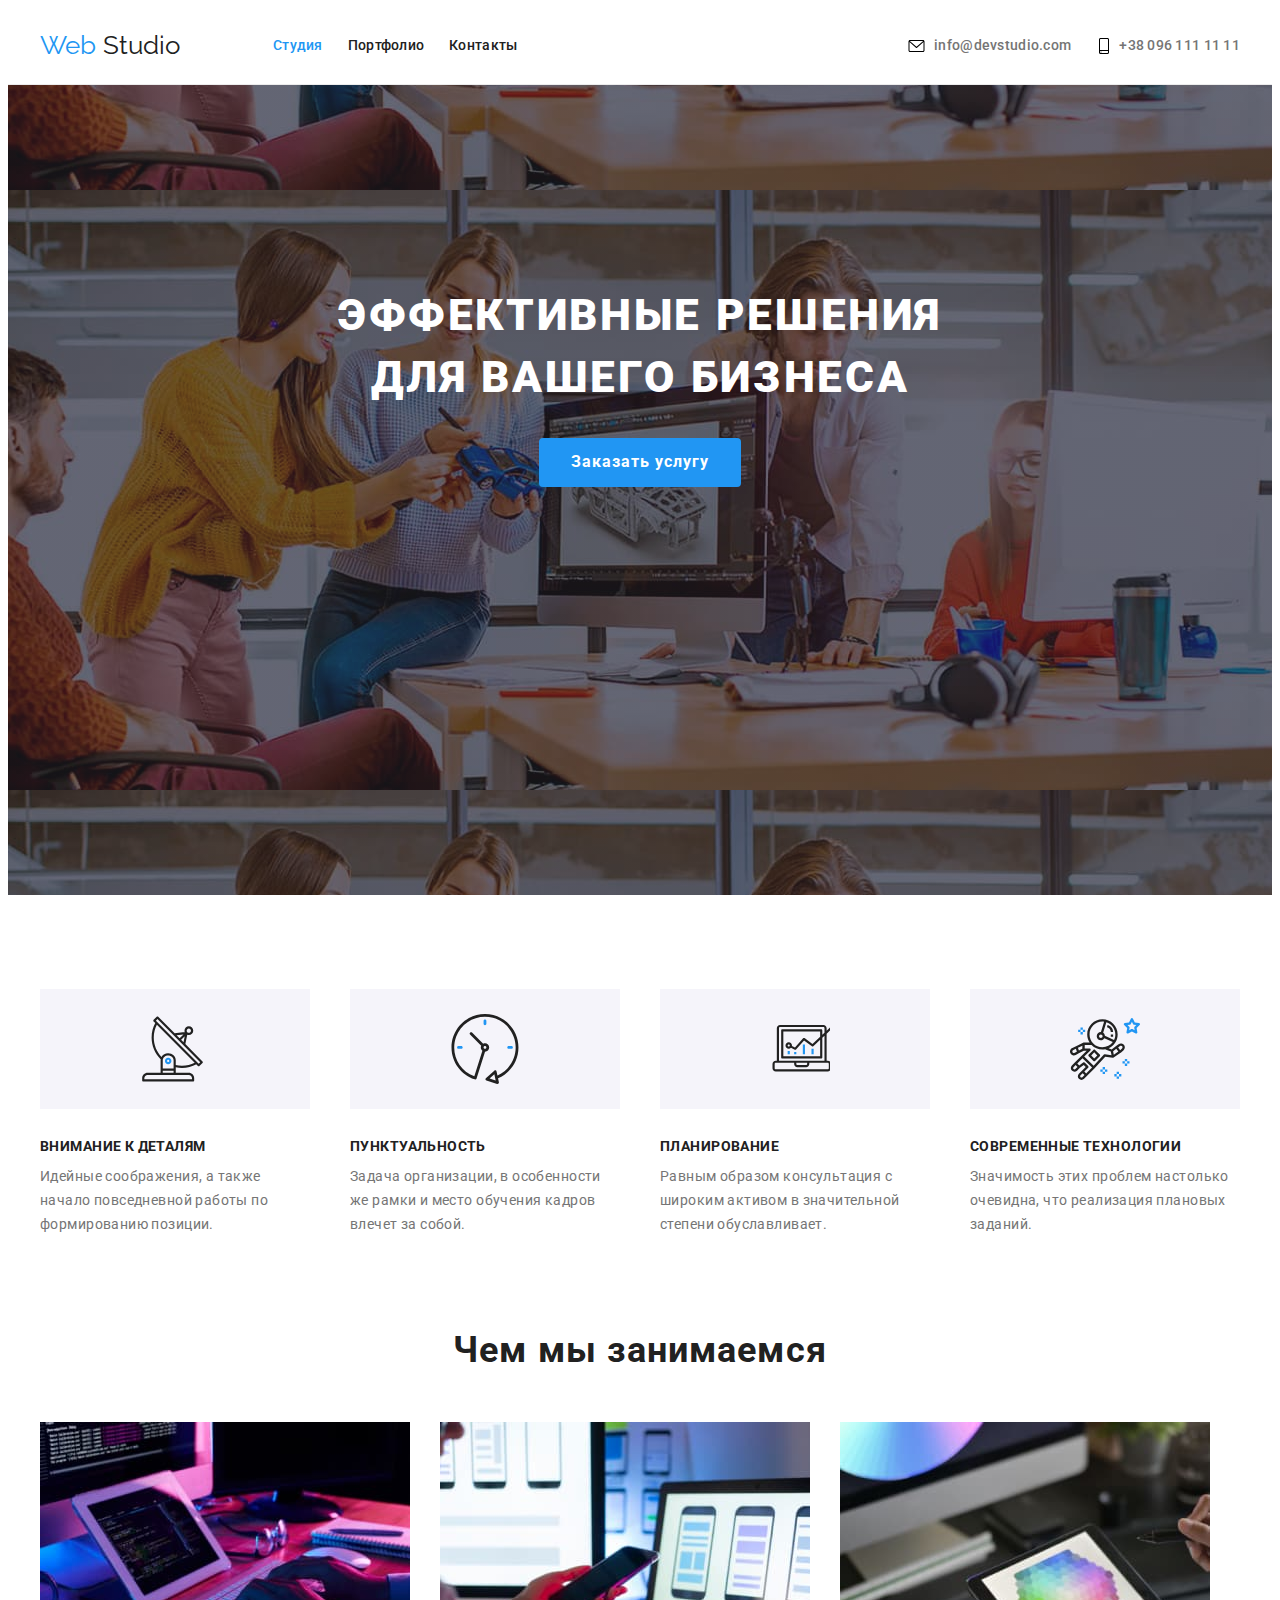
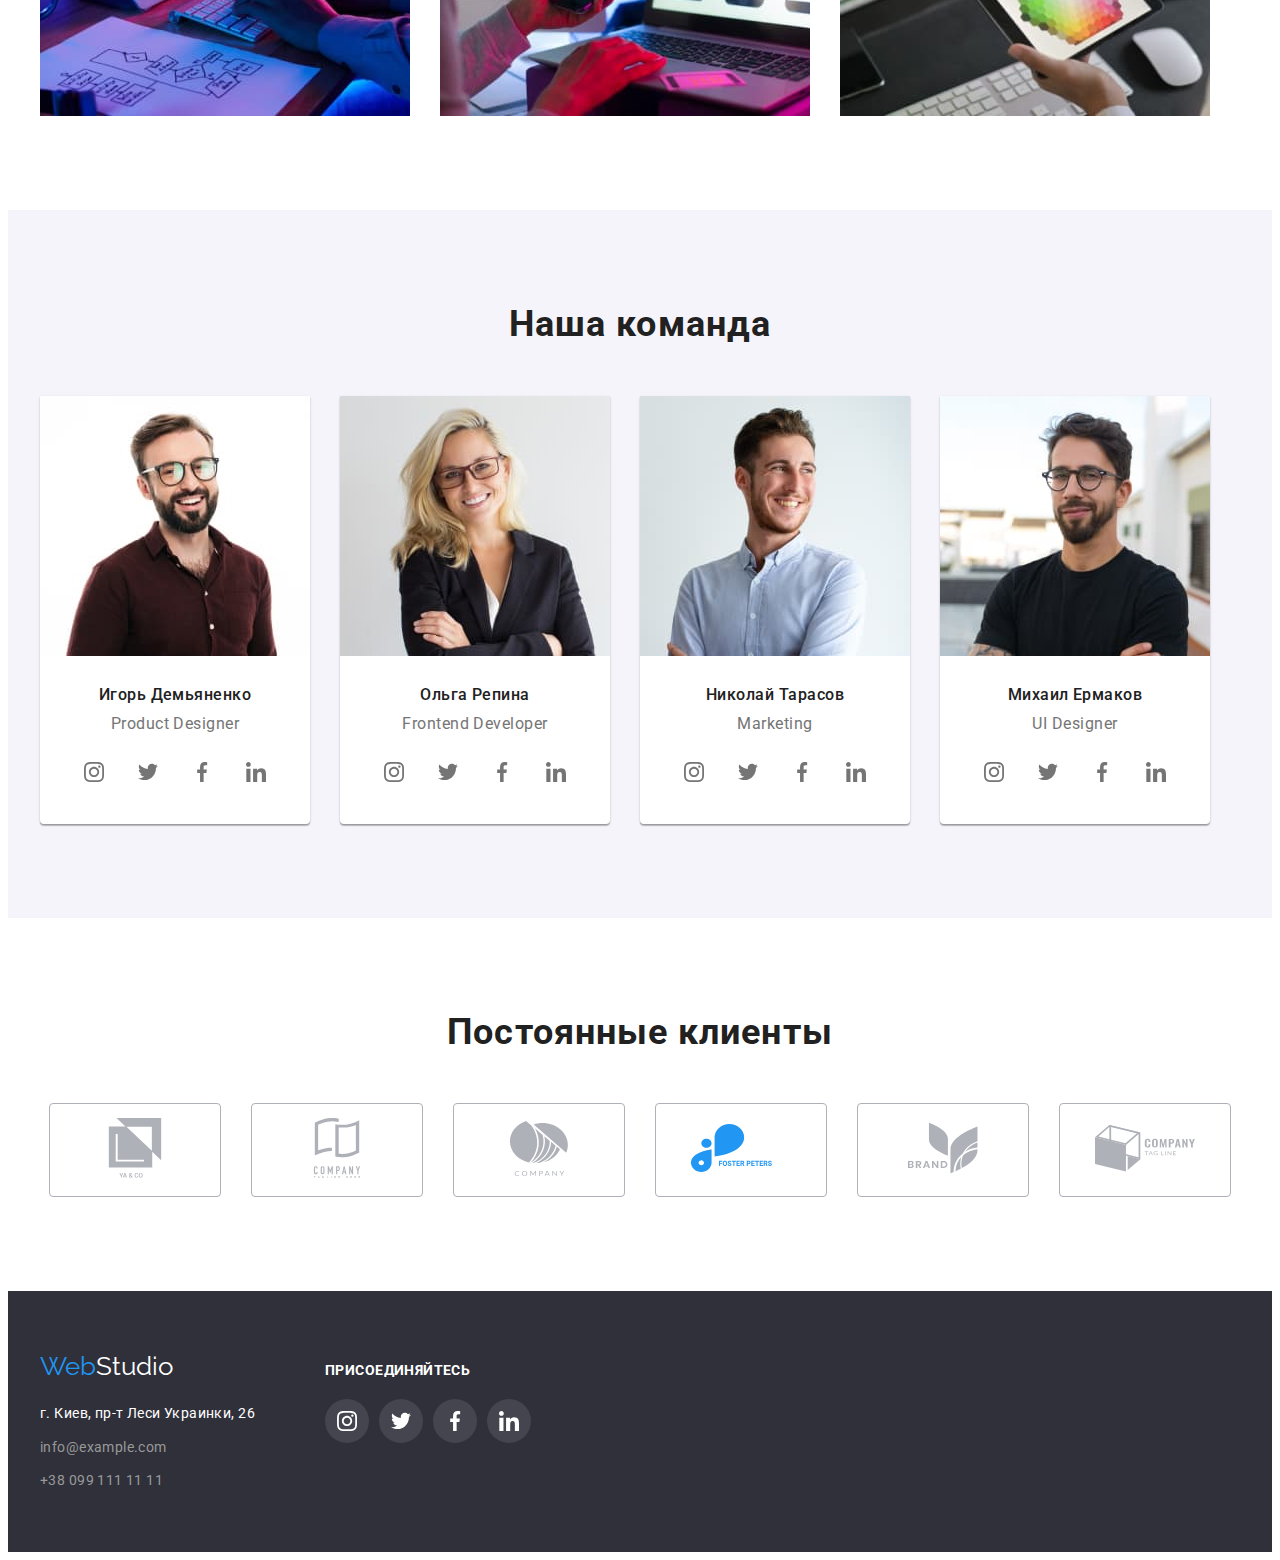
==== index.html @ 64ae698d "created folders" ====
<!DOCTYPE html>
<html lang="ru">

<head>
    <meta charset="UTF-8">
    <meta http-equiv="X-UA-Compatible" content="IE=edge">
    <meta name="viewport" content="width=device-width, initial-scale=1.0">
    <title>Homework</title>

    <link rel="stylesheet" href="./css/style.css">

    <link rel="stylesheet" href="https://cdnjs.cloudflare.com/ajax/libs/modern-normalize/1.0.0/modern-normalize.min.css"
        integrity="sha512-ISS7cAi1PEhQ8jnbJpJZMd29NlhNj4AWYyLOSp2CE/CsHxTCu+r+t0D2yoJudVrd0/8fTVPUVDzY5Tvli75u/g=="
        crossorigin="anonymous" />

    <link
        href="https://fonts.googleapis.com/css2?family=Raleway:wght@700&family=Roboto:wght@400;500;700;900&display=swap"
        rel="stylesheet">
</head>

<body>
    <!------------------------Header----------------------->
    <header class="header">
        <div class="container header-container">
            <a href="./index.html" lang="en" class="logo link">
                <span class="colortext">Web</span> Studio
            </a>
            <nav>
                <ul class="site-nav list">
                    <li class="item"><a href="#" class="link active">Студия</a></li>
                    <li class="item"><a href="./portfolio.html" class="link">Портфолио</a></li>
                    <li class="item"><a href="#" class="link">Контакты</a></li>
                </ul>
            </nav>

            <ul class="auth-nav list">
                <li class="item auth-nav-item">
                    <a class="link auth-nav-link" href="mailto:info@devstudio.com"><svg class="icon nav-icon" width="21" height="16">
                        <use href="./images/icons.svg#envelope"></use>
                    </svg>
                    info@devstudio.com</a></li>
                <li class="item auth-nav-item">
                    <a class="link auth-nav-link" href="tel:+380961111111"><svg class="icon nav-icon" width="16" height="20">
                        <use href="./images/icons.svg#smartphone"></use>
                    </svg>+38 096 111 11 11</a></li>
            </ul>
        </div>
    </header>

    <main>
        <!-----------Hero section---------------->
        <section class="hero">
            <div class="overlay">
                <h1 class="hero-title">Эффективные решения <br> для вашего бизнеса</h1>
                <button type="button" class="hero-button">Заказать услугу</button>
            </div>
        </section>
        <!-----------Features section------------>
        <section class="features-section">
            <div class="container">
                <ul class="list features-list">
                    <li class="item features-list-item">
                        <div class="features-thumb">
                            <svg class="icon features-icon">
                                <use href="./images/icons.svg#antenna" width="65" height="70"></use>
                            </svg>
                        </div>
                        <h3 class="features-section-titles">Внимание к деталям</h3>
                        <p class="text">Идейные соображения, а также начало повседневной работы по формированию позиции.
                        </p>
                    </li>
                    <li class="item features-list-item">
                        <div class="features-thumb">
                            <svg class="icon features-icon">
                                <use href="./images/icons.svg#clock" width="70" height="70"></use>
                            </svg>
                        </div>
                        <h3 class="features-section-titles">Пунктуальность</h3>
                        <p class="text">Задача организации, в особенности же рамки и место обучения кадров влечет за
                            собой.
                        </p>
                    </li>
                    <li class="item features-list-item">
                        <div class="features-thumb">
                            <svg class="icon features-icon">
                                <use href="./images/icons.svg#diagram" width="90" height="65"></use>
                            </svg>
                       </div>
                        <h3 class="features-section-titles">Планирование</h3>
                        <p class="text">Равным образом консультация с широким активом в значительной степени
                            обуславливает.
                        </p>
                    </li>
                    <li class="item features-list-item">
                        <div class="features-thumb">
                            <svg class="icon features-icon" width="55" height="61">
                                <use href="./images/icons.svg#astronaut"></use>
                            </svg>
                        </div>
                        <h3 class="features-section-titles">Современные технологии</h3>
                        <p class="text">Значимость этих проблем настолько очевидна, что реализация плановых заданий.</p>
                    </li>
                </ul>
            </div>
        </section>
        <!-----------Direction section------------>
        <section class="direction-section">
            <div class="container">
                <h2 class="section-title work-direction-title">Чем мы занимаемся</h2>
                <ul class="list direction-list">
                    <li class="item direction-list-item">
                        <img src="./images/studioimages/algoritmimg.jpg" alt="desctop picture" width="370">
                    </li>
                    <li class="item direction-list-item">
                        <img src="./images/studioimages/phoneimg.jpg" alt="picture with a phone" width="370">
                    </li>
                    <li class="item direction-list-item">
                        <img src="./images/studioimages/tabletimg.jpg" alt="a tablet screen picture" width="370">
                    </li>
                </ul>
            </div>
        </section>
        <!--Cards section-->
        <section class="cards-section section">
            <div class="container">
                <h2 class="section-title">Наша команда</h2>
                <ul class="cards-list list">
                    <li class="item cards-list-item">
                        <img src="./images/studioimages/photocard1.jpg" alt="photo" width="270">
                        <div class="cards-element">
                            <h3 class="card-title">Игорь Демьяненко</h3>
                            <p class="card-text" lang="en">Product Designer</p>
                            <ul class="list social-list">
                                <li class="item social-list-item"><a class="link social-list-link" href="#">
                                        <svg class="icon social-icon" width="20" height="20">
                                            <use href="./images/icons.svg#instagram"></use>
                                        </svg>
                                    </a></li>
                                <li class="item social-list-item"><a class="link social-list-link" href="#">
                                        <svg class="icon social-icon" width="20" height="20">
                                            <use href="./images/icons.svg#twitter"></use>
                                        </svg>
                                    </a></li>
                                <li class="item social-list-item"><a class="link social-list-link" href="#">
                                        <svg class="icon social-icon" width="20" height="20">
                                            <use href="./images/icons.svg#facebook"></use>
                                        </svg>
                                    </a></li>
                                <li class="item social-list-item"><a class="link social-list-link" href="#">
                                        <svg class="icon social-icon" width="20" height="20">
                                            <use href="./images/icons.svg#linkedin"></use>
                                        </svg>
                                    </a></li>
                           </ul>
                       </div>
                    </li>
                    <li class="item cards-list-item">
                        <img src="./images/studioimages/photocard2.jpg" alt="photo" width="270">
                        <div class="cards-element">
                            <h3 class="card-title">Ольга Репина</h3>
                            <p class="card-text" lang="en">Frontend Developer</p>
                            <ul class="list social-list">
                                <li class="item social-list-item"><a class="link social-list-link" href="#">
                                        <svg class="icon social-icon" width="20" height="20">
                                            <use href="./images/icons.svg#instagram"></use>
                                        </svg>
                                    </a></li>
                                <li class="item social-list-item"><a class="link social-list-link" href="#">
                                        <svg class="icon social-icon" width="20" height="20">
                                            <use href="./images/icons.svg#twitter"></use>
                                        </svg>
                                    </a></li>
                                <li class="item social-list-item"><a class="link social-list-link" href="#">
                                        <svg class="icon social-icon" width="20" height="20">
                                            <use href="./images/icons.svg#facebook"></use>
                                        </svg>
                                    </a></li>
                                <li class="item social-list-item"><a class="link social-list-link" href="#">
                                        <svg class="icon social-icon" width="20" height="20">
                                            <use href="./images/icons.svg#linkedin"></use>
                                        </svg>
                                    </a></li>
                            </ul>
                        </div>
                    </li>
                    <li class="item cards-list-item">
                        <img src="./images/studioimages/photocard3.jpg" alt="photo" width="270">
                        <div class="cards-element">
                            <h3 class="card-title">Николай Тарасов</h3>
                            <p class="card-text" lang="en">Marketing</p>
                            <ul class="list social-list">
                                <li class="item social-list-item"><a class="link social-list-link" href="#">
                                        <svg class="icon social-icon" width="20" height="20">
                                            <use href="./images/icons.svg#instagram"></use>
                                        </svg>
                                    </a></li>
                                <li class="item social-list-item"><a class="link social-list-link" href="#">
                                        <svg class="icon social-icon" width="20" height="20">
                                            <use href="./images/icons.svg#twitter"></use>
                                        </svg>
                                    </a></li>
                                <li class="item social-list-item"><a class="link social-list-link" href="#">
                                        <svg class="icon social-icon" width="20" height="20">
                                            <use href="./images/icons.svg#facebook"></use>
                                        </svg>
                                    </a></li>
                                <li class="item social-list-item"><a class="link social-list-link" href="#">
                                        <svg class="icon social-icon" width="20" height="20">
                                            <use href="./images/icons.svg#linkedin"></use>
                                        </svg>
                                    </a></li>
                            </ul>
                        </div>
                    </li>
                    <li class="item cards-list-item">
                        <img src="./images/studioimages/photocard4.jpg" alt="photo" width="270">
                        <div class="cards-element">
                            <h3 class="card-title">Михаил Ермаков</h3>
                            <p class="card-text" lang="en">UI Designer</p>
                            <ul class="list social-list">
                                <li class="item social-list-item"><a class="link social-list-link" href="#">
                                        <svg class="icon social-icon" width="20" height="20">
                                            <use href="./images/icons.svg#instagram"></use>
                                        </svg>
                                    </a></li>
                                <li class="item social-list-item"><a class="link social-list-link" href="#">
                                        <svg class="icon social-icon" width="20" height="20">
                                            <use href="./images/icons.svg#twitter"></use>
                                        </svg>
                                    </a></li>
                                <li class="item social-list-item"><a class="link social-list-link" href="#">
                                        <svg class="icon social-icon" width="20" height="20">
                                            <use href="./images/icons.svg#facebook"></use>
                                        </svg>
                                    </a></li>
                                <li class="item social-list-item"><a class="link social-list-link" href="#">
                                        <svg class="icon social-icon" width="20" height="20">
                                            <use href="./images/icons.svg#linkedin"></use>
                                        </svg>
                                    </a></li>
                            </ul>
                        </div>
                    </li>
                </ul>
            </div>
        </section>
        <section class="section">
            <h2 class="section-title">Постоянные клиенты</h2>
            <ul class="list client-list">
                <li class="item client-list-item"><a class="link" href="#">
                        <svg class="icon client-list-icon" width="106" height="60">
                            <use href="./images/icons.svg#clientone"></use>
                        </svg>
                    </a></li>
                <li class="item client-list-item"><a class="link" href="#">
                        <svg class="icon client-list-icon" width="106" height="60">
                            <use href="./images/icons.svg#clienttwo"></use>
                        </svg>
                    </a></li>
                <li class="item client-list-item"><a class="link" href="#">
                        <svg class="icon client-list-icon" width="106" height="60">
                            <use href="./images/icons.svg#clientthree"></use>
                        </svg>
                    </a></li>
                <li class="item client-list-item"><a class="link" href="#">
                        <svg class="icon client-list-icon" width="166" height="100">
                            <use href="./images/icons.svg#clientfour"></use>
                        </svg>
                    </a></li>
                <li class="item client-list-item"><a class="link" href="#">
                        <svg class="icon client-list-icon" width="146" height="70">
                            <use href="./images/icons.svg#clientfive"></use>
                        </svg>
                    </a></li>
                <li class="item client-list-item"><a class="link" href="#">
                        <svg class="icon client-list-icon" width="166" height="100">
                            <use href="./images/icons.svg#clientsix"></use>
                        </svg>
                    </a></li>
            </ul>
        </section>
    </main>
    <!--Footer-->
    <footer class="footer">
        <div class="container footer-container">
            <div class="footer-address-information">
                <a href="./index.html" lang="en" class="logo link"><span class="colortext">Web</span>Studio</a>
                <address class="address">
                    <ul class="footer-list list">
                        <li class="item">
                            <a class="footer-address link"
                                href="https://www.google.com/maps/d/embed?mid=10uSM3H-mIU3GznYo2szRIEphczw" target="_blank"
                                rel="noopener noreferrer">г. Киев, пр-т Леси Украинки, 26</a>
                        </li>
                        <li class="item">
                            <a class="contacts-footer link" href="mailto:iinfo@example.com">info@example.com</a>
                        </li>
                        <li class="item">
                            <a class="contacts-footer link" href="tel:+380991111111">+38 099 111 11 11</a>
                        </li>
                    </ul>
                </address>
            </div>
            <div class="footer-join">
                <h3 class="title footer-join-title">Присоединяйтесь</h3>
                <ul class="list social-list footer-social-list">
                    <li class="item social-list-item footer-social-list-item"><a class="link social-list-link" href="#">
                            <svg class="icon footer-social-icon" width="20" height="20">
                                <use href="./images/icons.svg#instagram"></use>
                            </svg>
                        </a></li>
                    <li class="item social-list-item footer-social-list-item"><a class="link social-list-link" href="#">
                            <svg class="icon footer-social-icon" width="20" height="20">
                                <use href="./images/icons.svg#twitter"></use>
                            </svg>
                        </a></li>
                    <li class="item social-list-item footer-social-list-item"><a class="link social-list-link" href="#">
                            <svg class="icon footer-social-icon" width="20" height="20">
                                <use href="./images/icons.svg#facebook"></use>
                            </svg>
                        </a></li>
                    <li class="item social-list-item footer-social-list-item"><a class="link social-list-link" href="#">
                            <svg class="icon footer-social-icon" width="20" height="20">
                                <use href="./images/icons.svg#linkedin"></use>
                            </svg>
                        </a></li>
                
                </ul>
            </div>
        </div>
    </footer>
</body>

</html>
---- css/style.css ----
:root {
  --main-font: "Roboto", sans serif;

  --primary-text-color: #757575;
  --secondary-text-color: #999999;
  --title-text-color: #212121;
  --primary-background-color: #ffffff;
  --accent-color: #2196f3;
  --background-color: #e5e5e5;
  --secondary-background-color: #f5f4fa;
  --footer-background-color: #2f303a;
  --social-links-bg-color: rgba(255, 255, 255, 0.1);
  --secondary-accent-color: #188ce8;
  --primary-border-color: #eeeeee;
  --secondary-border-color: #ececec;
  --company-border-color: #afb1b8;
  --hero-background-color: rgba(47, 48, 58, 0.4);
}

body {
  color: var(--primary-text-color);
  background-color: var(--primary-background-color);
}
h1,
h2,
h3,
h4,
h5,
h6,
p {
  margin-top: 0;
  margin-bottom: 0;
}

.list {
  list-style: none;
  margin: 0;
  padding: 0;
}

.link {
  text-decoration: none;
}

img {
  display: block;
  max-width: 100%;
  height: auto;
}

/* ====================== COMPONENTS ======================= */

.section {
  padding-top: 94px;
  padding-bottom: 94px;
}

.section-title {
  margin-bottom: 50px;

  color: var(--title-text-color);
  font-family: var(--main-font);
  font-size: 36px;
  line-height: 1.16;
  text-align: center;
  letter-spacing: 0.03em;
}

.container {
  max-width: 1200px;
  margin: 0 auto;
  padding-left: 15px;
  padding-right: 15px;
}
/* ====================== HEADER ========================= */
.header {
  border-bottom: 1px solid var(--secondary-border-color);
}

.header-container {
  align-items: center;
  display: flex;
}

.logo {
  font-family: Raleway, sans-serif;
  font-size: 26px;
  line-height: 1.2;
  color: var(--title-text-color);
}

.colortext {
  color: var(--accent-color);
}

.site-nav {
  display: flex;
  margin-left: 93px;
}

.site-nav .link {
  display: block;
  padding-top: 30px;
  padding-bottom: 30px;

  color: var(--title-text-color);
  font-family: var(--main-font);
  font-weight: 500;
  font-size: 14px;
  line-height: 1.14;
  letter-spacing: 0.02em;
}

.site-nav .item:not(:last-child) {
  margin-right: 25px;
}

.site-nav .active {
  color: var(--accent-color);
}

.site-nav .link:hover,
.site-nav .link:focus {
  color: var(--accent-color);
}

.auth-nav {
  display: flex;
  margin-left: auto;
}

.auth-nav-link {
  display: flex;
  align-items: center;

  color: var(--primary-text-color);
  font-family: var(--main-font);
  font-weight: 500;
  font-size: 14px;
  line-height: 1.14;
  letter-spacing: 0.02em;
}

.auth-nav-link:hover,
.auth-nav-link:focus {
  color: var(--accent-color);
  fill: var(--accent-color);
}

.auth-nav-item:not(:last-child) {
  margin-right: 25px;
}

.auth-nav-item {
  display: flex;
}

.nav-icon {
  margin-right: 7px;
}

/* ==================== Header END ========================= */
/* ==================== HERO SECTION ======================= */
.hero {
  text-align: center;
}

.overlay {
  padding-bottom: 210px;
  margin-left: auto;
  margin-right: auto;
  max-width: 1600px;
  height: 600px;
  background-image: linear-gradient(
      var(--hero-background-color),
      var(--hero-background-color)
    ),
    url(../images/studioimages/heroimage.jpg);
  background-position: center;
}

.hero-title {
  padding-top: 200px;
  margin-bottom: 30px;

  color: var(--primary-background-color);
  font-family: var(--main-font);
  font-weight: 900;
  font-size: 44px;
  line-height: 1.4;
  text-align: center;
  letter-spacing: 0.06em;
  text-transform: uppercase;
}
.hero-button {
  padding: 10px 32px;

  color: var(--primary-background-color);
  background-color: var(--accent-color);
  font-family: var(--main-font);
  font-weight: 700;
  font-size: 16px;
  line-height: 1.8;
  letter-spacing: 0.06em;
  border-radius: 4px;
  border: 0;
  cursor: pointer;
}

.hero-button:hover,
.hero-button:focus {
  background-color: var(--secondary-accent-color);
}
/* =================== Hero section END ==================== */
/* ================== FEATURES SECTION ==================== */
.features-section {
  padding-top: 94px;
  padding-bottom: 47px;
}

.features-section-titles {
  margin-bottom: 10px;

  color: var(--title-text-color);
  font-family: var(--main-font);
  font-size: 14px;
  line-height: 1.14;
  letter-spacing: 0.03em;
  text-transform: uppercase;
}

.features-section .text {
  font-family: var(--main-font);
  font-size: 14px;
  line-height: 1.7;
  letter-spacing: 0.03em;
}

.features-list {
  display: flex;
  justify-content: space-between;
}

.features-list-item {
  flex-basis: calc(100% / 4 - 30px);
}

.features-thumb {
  display: flex;
  align-items: center;
  justify-content: center;
  margin-bottom: 30px;
  height: 120px;

  background-color: var(--secondary-background-color);
}

.features-icon {
  width: 70px;
  height: 70px;
  display: block;
}

/* ================== Features section END ================= */
/* ================== DIRECTION SECTION ==================== */
.direction-section {
  padding-top: 47px;
  padding-bottom: 94px;
}

.work-direction-title {
  margin-bottom: 50px;
}
.direction-list {
  display: flex;
  flex-basis: calc((100%-90px) / 3);
  margin-right: -30px;
  margin-bottom: -30px;
}

.direction-list-item {
  margin-right: 30px;
  margin-bottom: 30px;
}

/* ============== Direction section END ==================== */
/* ==================== CARDS SECTION ====================== */

.cards-section {
  background-color: var(--secondary-background-color);
}

.cards-list {
  display: flex;
  margin-right: -30px;
  margin-bottom: -30px;
  flex-basis: calc((100%-120px) / 4);
}

.cards-list-item {
  margin-right: 30px;
  margin-bottom: 30px;

  background-color: var(--primary-background-color);
  box-shadow: 0px 1px 3px rgba(0, 0, 0, 0.12), 0px 1px 1px rgba(0, 0, 0, 0.14),
    0px 2px 1px rgba(0, 0, 0, 0.2);
  border-radius: 0px 0px 4px 4px;
}

.cards-element {
  padding: 30px 32px;
}

.card-title {
  margin-bottom: 10px;

  color: var(--title-text-color);
  font-family: var(--main-font);
  font-weight: 500;
  font-size: 16px;
  line-height: 1.18;
  text-align: center;
  letter-spacing: 0.03em;
}

.card-text {
  margin-bottom: 16px;

  font-family: var(--main-font);
  font-size: 16px;
  line-height: 1.18;
  text-align: center;
  letter-spacing: 0.03em;
}

.social-list {
  display: flex;
  justify-content: center;
}

.social-list-link {
  display: flex;
  align-items: center;
  justify-content: center;
  height: 44px;
  width: 44px;
  fill: var(--primary-text-color);

  border-radius: 50px;
}

.social-list-link:hover,
.social-list-link:focus {
  background-color: var(--accent-color);
  fill: var(--primary-background-color);
  color: var(--primary-background-color);
}

.social-icon:hover,
.social-icon:focus {
  fill: var(--primary-background-color);
}

.social-list-item:not(:last-child) {
  margin-right: 10px;
}

/* ==================== Cards section END ================== */
/* ==================== CLIENT LIST SECTION  ======================= */
.client-list {
  display: flex;
  justify-content: center;
}

.client-list-item {
  display: flex;
  align-items: center;
  justify-content: center;
  width: 170px;
  height: 92px;
  border: 1px solid var(--company-border-color);
  border-radius: 4px;
}

.client-list-item:not(:last-child) {
  margin-right: 30px;
}
/* =============== Client list section END =============== */
/* ======================== FOOTER ========================= */
.footer {
  background-color: var(--footer-background-color);
}

.footer-container {
  padding-top: 60px;
  padding-bottom: 60px;
  display: flex;
}

.footer .logo {
  color: var(--primary-background-color);
}

.footer-address {
  margin-top: 20px;

  color: var(--primary-background-color);
  font-family: var(--main-font);
  font-size: 14px;
  line-height: 1.7;
  letter-spacing: 0.03em;
}

.contacts-footer {
  color: var(--secondary-text-color);
  font-family: var(--main-font);
  font-size: 14px;
  line-height: 24px;
  letter-spacing: 0.03em;
}
.contacts-footer:hover,
.contacts-footer:focus {
  color: var(--accent-color);
}

.footer-list .link {
  display: inline-block;
  font-style: normal;
}

.footer-list .item:not(:last-child) {
  margin-bottom: 9px;
}

.footer-join {
  margin-top: 12px;
  margin-left: 70px;
}

.footer-join-title {
  margin-bottom: 20px;

  font-family: var(--main-font);
  color: var(--primary-background-color);
  font-size: 14px;
  line-height: 1.14;
  letter-spacing: 0.03em;
  text-transform: uppercase;
}

.footer-social-list-item {
  background-color: var(--social-links-bg-color);
  border-radius: 50px;
}

.footer-social-icon {
  fill: var(--primary-background-color);
}

/* ==================== Footer END ========================= */
/* ==================== PORTFOLIO ========================= */
.filters {
  display: flex;
  justify-content: center;
  margin-bottom: 50px;
}

.filters-button:not(:last-child) {
  margin-right: 8px;
}

.filters-button {
  padding: 6px 22px;
  cursor: pointer;

  color: var(--title-text-color);
  background-color: var(--secondary-background-color);
  font-family: var(--main-font);
  font-weight: 500;
  font-size: 16px;
  line-height: 1.62;
  letter-spacing: 0.03em;
  border-radius: 4px;
  border: 0;
}

.filters-button:hover,
.filters-button:focus {
  color: var(--primary-background-color);
  background-color: var(--accent-color);
  box-shadow: 0px 3px 1px rgba(0, 0, 0, 0.1), 0px 1px 2px rgba(0, 0, 0, 0.08),
    0px 2px 2px rgba(0, 0, 0, 0.12);
}

.portfolio-set {
  display: flex;
  flex-wrap: wrap;
  margin-right: -30px;
  margin-bottom: -30px;
}

.portfolio-set-link {
  flex-basis: calc((100%-90px) / 3);
  margin-right: 30px;
  margin-bottom: 30px;
  display: inline-block;
}

.portfolio-set-link:hover {
  box-shadow: 0px 1px 1px rgba(0, 0, 0, 0.12), 0px 4px 4px rgba(0, 0, 0, 0.06),
    1px 4px 6px rgba(0, 0, 0, 0.16);
}

.portfolio-title {
  margin-bottom: 4px;

  color: var(--title-text-color);
  font-family: var(--main-font);
  font-size: 18px;
  line-height: 2;
  letter-spacing: 0.06em;
}

.portfolio-set .item {
  background-color: var(--primary-background-color);
}

.portfolio-set .text {
  color: var(--primary-text-color);
  font-family: var(--main-font);
  font-size: 16px;
  line-height: 1.87;
  letter-spacing: 0.03em;
}

.set-content {
  padding: 20px 24px;
  border: 1px solid var(--primary-border-color);
  border-top: 0;
}
/* ==================== Portfolio END ====================== */
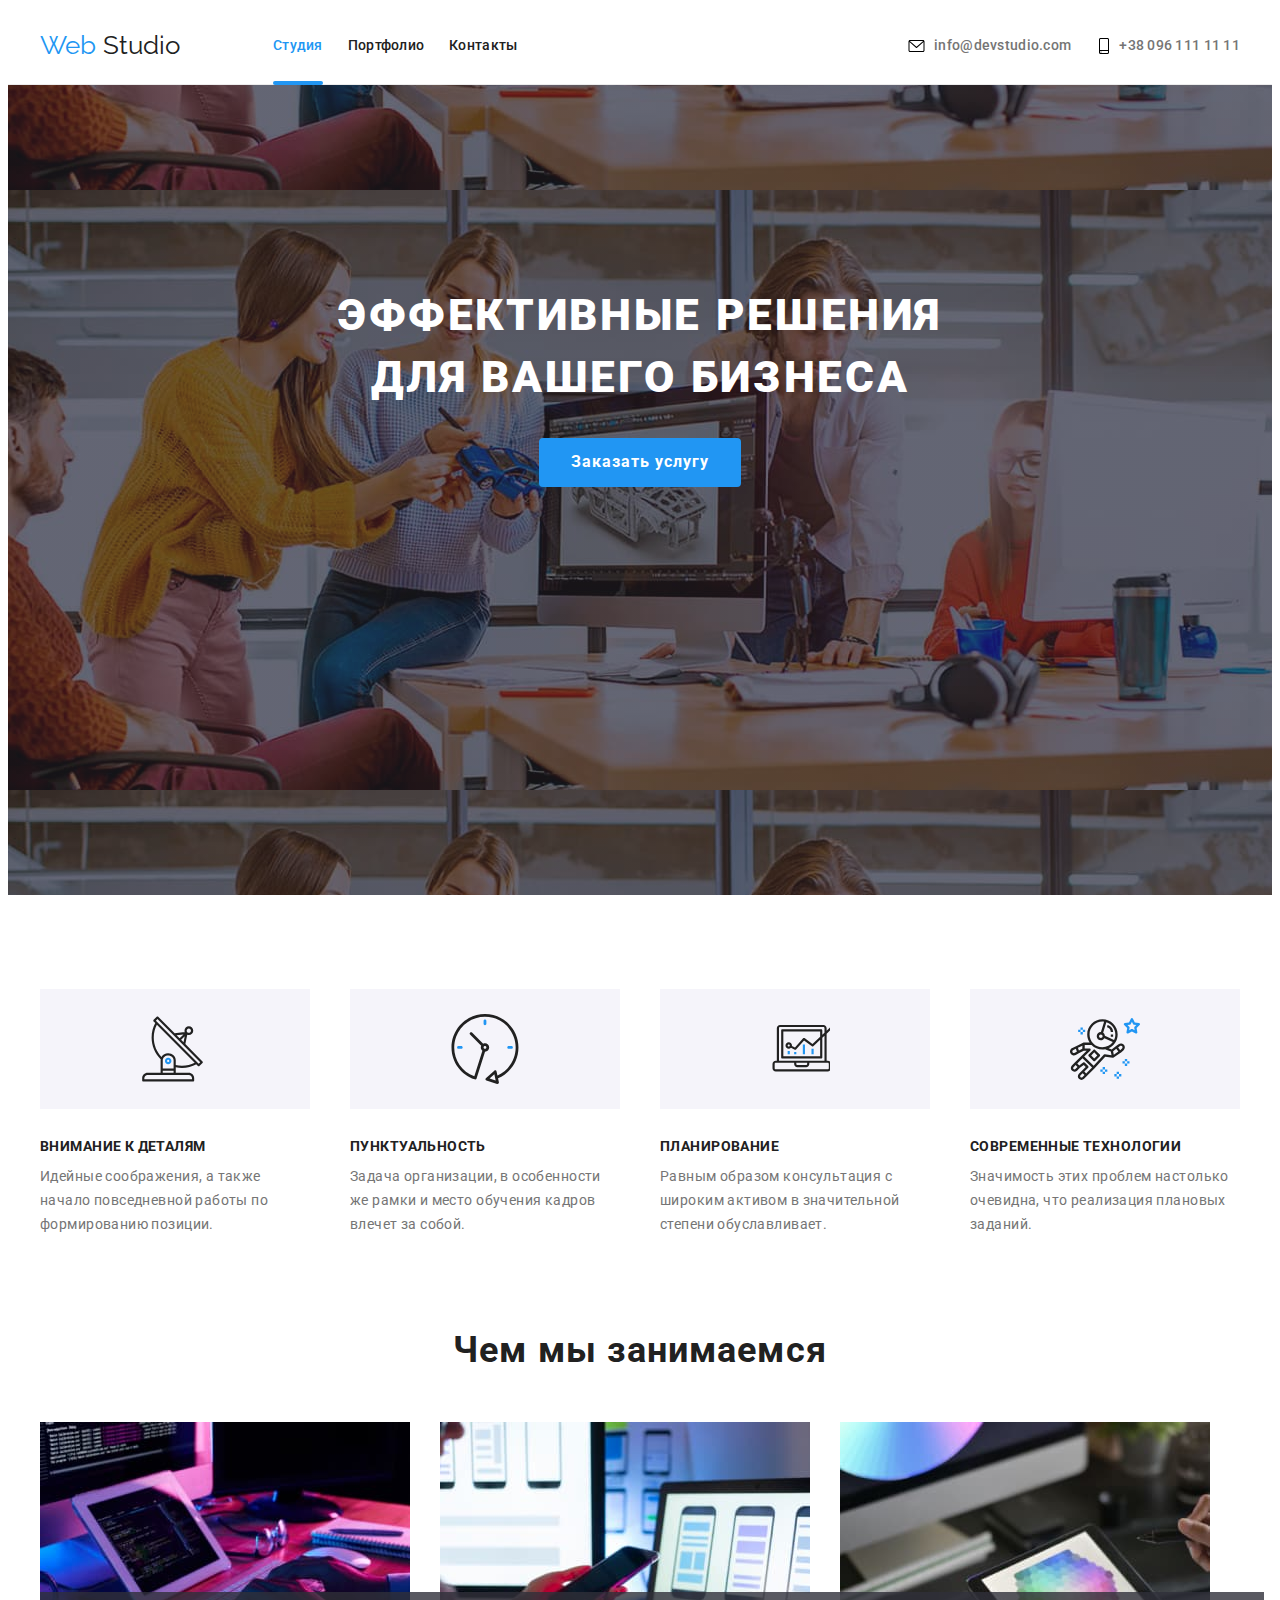
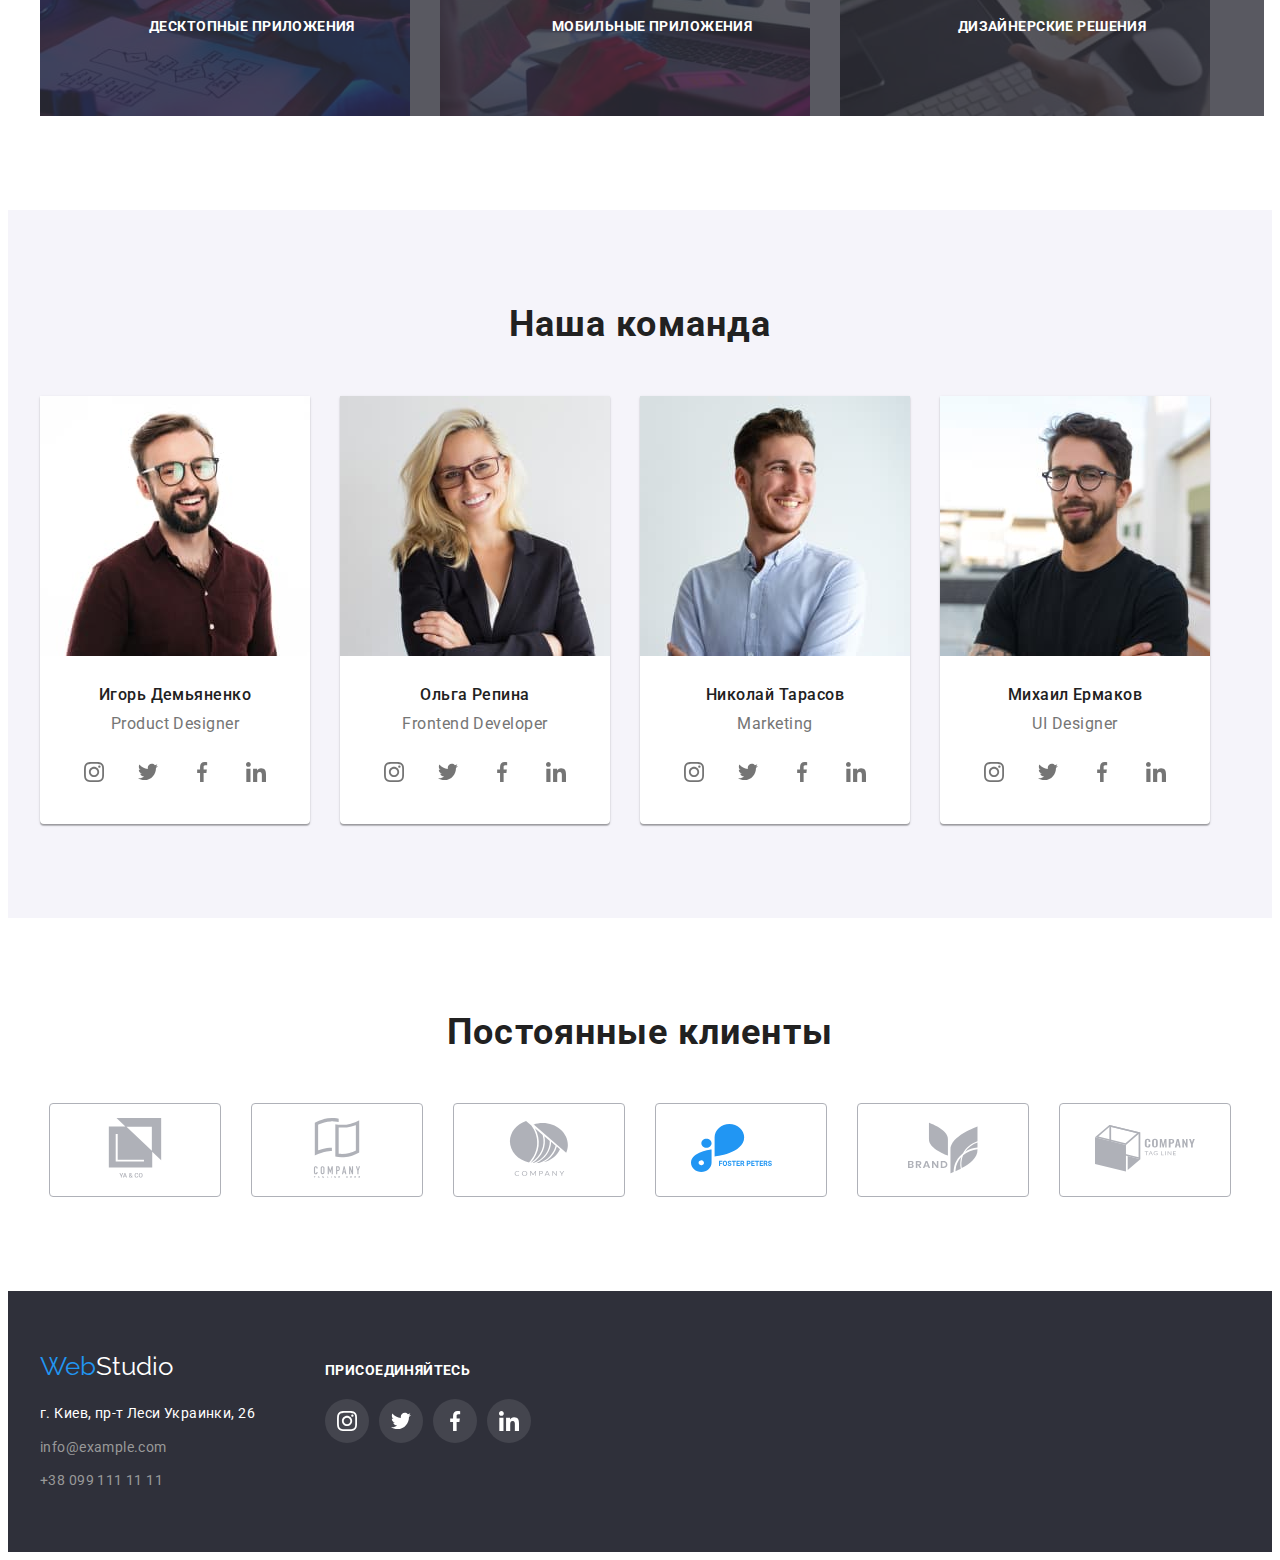
==== commit cbb13fa2: "added the active line" ====
--- a/index.html
+++ b/index.html
@@ -27,7 +27,7 @@
             </a>
             <nav>
                 <ul class="site-nav list">
-                    <li class="item"><a href="#" class="link active">Студия</a></li>
+                    <li class="item site-nav-item"><a href="#" class="link active">Студия</a></li>
                     <li class="item"><a href="./portfolio.html" class="link">Портфолио</a></li>
                     <li class="item"><a href="#" class="link">Контакты</a></li>
                 </ul>
@@ -110,12 +110,21 @@
                 <ul class="list direction-list">
                     <li class="item direction-list-item">
                         <img src="./images/studioimages/algoritmimg.jpg" alt="desctop picture" width="370">
+                        <div class="direction-label">
+                            <h3 class="direction-titles">Десктопные приложения</h3>
+                        </div>
                     </li>
                     <li class="item direction-list-item">
                         <img src="./images/studioimages/phoneimg.jpg" alt="picture with a phone" width="370">
+                        <div class="direction-label">
+                            <h3 class="direction-titles">Мобильные приложения</h3>
+                        </div>
                     </li>
                     <li class="item direction-list-item">
                         <img src="./images/studioimages/tabletimg.jpg" alt="a tablet screen picture" width="370">
+                        <div class="direction-label">
+                            <h3 class="direction-titles">Дизайнерские решения</h3>
+                        </div>
                     </li>
                 </ul>
             </div>
@@ -332,3 +341,71 @@
 </body>
 
 </html>
+<!-- «C1» Для всех эффектов ховера и фокуса (цвет, фон, тень) сделаны переходы. Время - 250ms, функция распределения времени
+- cubic-bezier(0.4, 0, 0.2, 1).
+
+«C2» В переходах и анимациях явно указаны анимируемые свойства. Нигде нет значения all.
+
+«C3» В секции Чем мы занимаемся текст с фоном спозиционирован поверх изображения.
+
+«C4» В главной навигации, при помощи псевдоэлемента ::after, сделано подчёркивание ссылки текущей страницы (на которой
+сейчас находится пользователь).
+
+«C5» Синий оверлей с текстом на карточках страницы Портфолио появляется при ховере в любом месте карточки.
+
+«C6» Синий оверлей в карточках страницы Портфолио выезжает снизу, как показано на видео.
+
+«C7» У псевдоэлементов нет текстового контента в свойстве content. Они использованы исключительно для декоративного
+оформления.
+
+Модальное окно
+«D1» Выполнена разметка и оформление «бекдропа» (тёмного полупрозрачного фона) модального окна.
+
+«D2» «Бекдроп» заполняет 100% высоты и ширины вьюпорта браузера и фиксирован в нём.
+
+«D3» Выполнена разметка и оформление модального окна.
+
+«D4» Модальное окно вертикально и горизонтально спозиционировано посередине бекдропа.
+
+«D5» Выполнена разметка и оформление кнопки закрытия модального окна в верхнем правом углу.
+
+«D6» Изначально модальное окно и бекдроп скрыты при помощи класса is-hidden на бекдропе, в селекторе которого
+используются свойства visibility, opacity и pointer-events.
+
+«D7» Если убрать с бекдропа класс is-hidden - появляется бекдроп и модальное окно.
+
+«D8» Появление и скрытие модального окна анимировано при помощи перехода с произвольным эффектом, например scale или
+translate, и opacity.
+
+Открытие/закрытие модального окна
+Модальное окно с формой заявки открывается по клику на кнопку "Заказать услугу". Для того чтобы скрипт сработал
+необходимо добавить в разметку специальные атрибуты, по которым скрипт ищет элементы:
+
+data-modal-open - на кнопку открытия модального окна.
+data-modal-close - на кнопку закрытия модального окна.
+data-modal - на бекдроп модального окна.
+После чего, перед закрывающим тегом body добавить тег script со ссылкой на файл скрипта для модально окна. Можно
+посмотреть видео-инструкцию.
+
+<body>
+     Вся твоя разметка, включая разметку модалки 
+
+    Ставим перед закрывающим тегом body 
+    <script src="./js/modal.js"></script>
+</body>
+Скрипт который необходимо скопировать и вставить в файл modal.js.
+
+(() => {
+const refs = {
+openModalBtn: document.querySelector('[data-modal-open]'),
+closeModalBtn: document.querySelector('[data-modal-close]'),
+modal: document.querySelector('[data-modal]'),
+};
+
+refs.openModalBtn.addEventListener('click', toggleModal);
+refs.closeModalBtn.addEventListener('click', toggleModal);
+
+function toggleModal() {
+refs.modal.classList.toggle('is-hidden');
+}
+})(); -->--- a/css/style.css
+++ b/css/style.css
@@ -15,6 +15,8 @@
   --secondary-border-color: #ececec;
   --company-border-color: #afb1b8;
   --hero-background-color: rgba(47, 48, 58, 0.4);
+  --label-background-color: rgba(47, 48, 58, 0.8);
+  --portfolio-overlay-color: rgba(33, 150, 243, 0.9);
 }
 
 body {
@@ -117,6 +119,23 @@
 
 .site-nav .active {
   color: var(--accent-color);
+}
+
+.site-nav-item {
+  position: relative;
+}
+
+.site-nav .active::after {
+  position: absolute;
+  left: 0;
+  bottom: -1px;
+
+  content: "";
+  display: block;
+  width: 100%;
+  height: 4px;
+  background-color: var(--accent-color);
+  border-radius: 2px;
 }
 
 .site-nav .link:hover,
@@ -188,7 +207,6 @@
   font-weight: 900;
   font-size: 44px;
   line-height: 1.4;
-  text-align: center;
   letter-spacing: 0.06em;
   text-transform: uppercase;
 }
@@ -271,6 +289,28 @@
 .work-direction-title {
   margin-bottom: 50px;
 }
+
+.direction-titles {
+  color: var(--primary-background-color);
+  font-family: var(--main-font);
+  font-size: 14px;
+  line-height: 1.14;
+  text-align: center;
+  letter-spacing: 0.03em;
+  text-transform: uppercase;
+}
+
+.direction-label {
+  position: absolute;
+  padding: 27px;
+  height: 70px;
+  width: 100%;
+  bottom: 0;
+  left: 0;
+
+  background-color: var(--label-background-color);
+}
+
 .direction-list {
   display: flex;
   flex-basis: calc((100%-90px) / 3);
@@ -279,6 +319,7 @@
 }
 
 .direction-list-item {
+  position: relative;
   margin-right: 30px;
   margin-bottom: 30px;
 }
@@ -504,6 +545,7 @@
   margin-right: 30px;
   margin-bottom: 30px;
   display: inline-block;
+  /* z-index: 2; */
 }
 
 .portfolio-set-link:hover {
@@ -538,4 +580,32 @@
   border: 1px solid var(--primary-border-color);
   border-top: 0;
 }
+
+/* .portfolio-set-item {
+  position: relative;
+} */
+
+.portfolio-set-thumb {
+  position: relative;
+  /* display: inline-block; */
+
+  /* z-index: 1; */
+}
+.description {
+  position: absolute;
+  width: calc(100%-30px);
+  height: 100%;
+  top: 0;
+  left: 0;
+  padding: 63px 24px;
+
+  background-color: var(--portfolio-overlay-color);
+}
+.description-text {
+  font-family: var(--main-font);
+  font-size: 18px;
+  line-height: 1.56;
+  letter-spacing: 0.03em;
+  color: var(--primary-background-color);
+}
 /* ==================== Portfolio END ====================== */
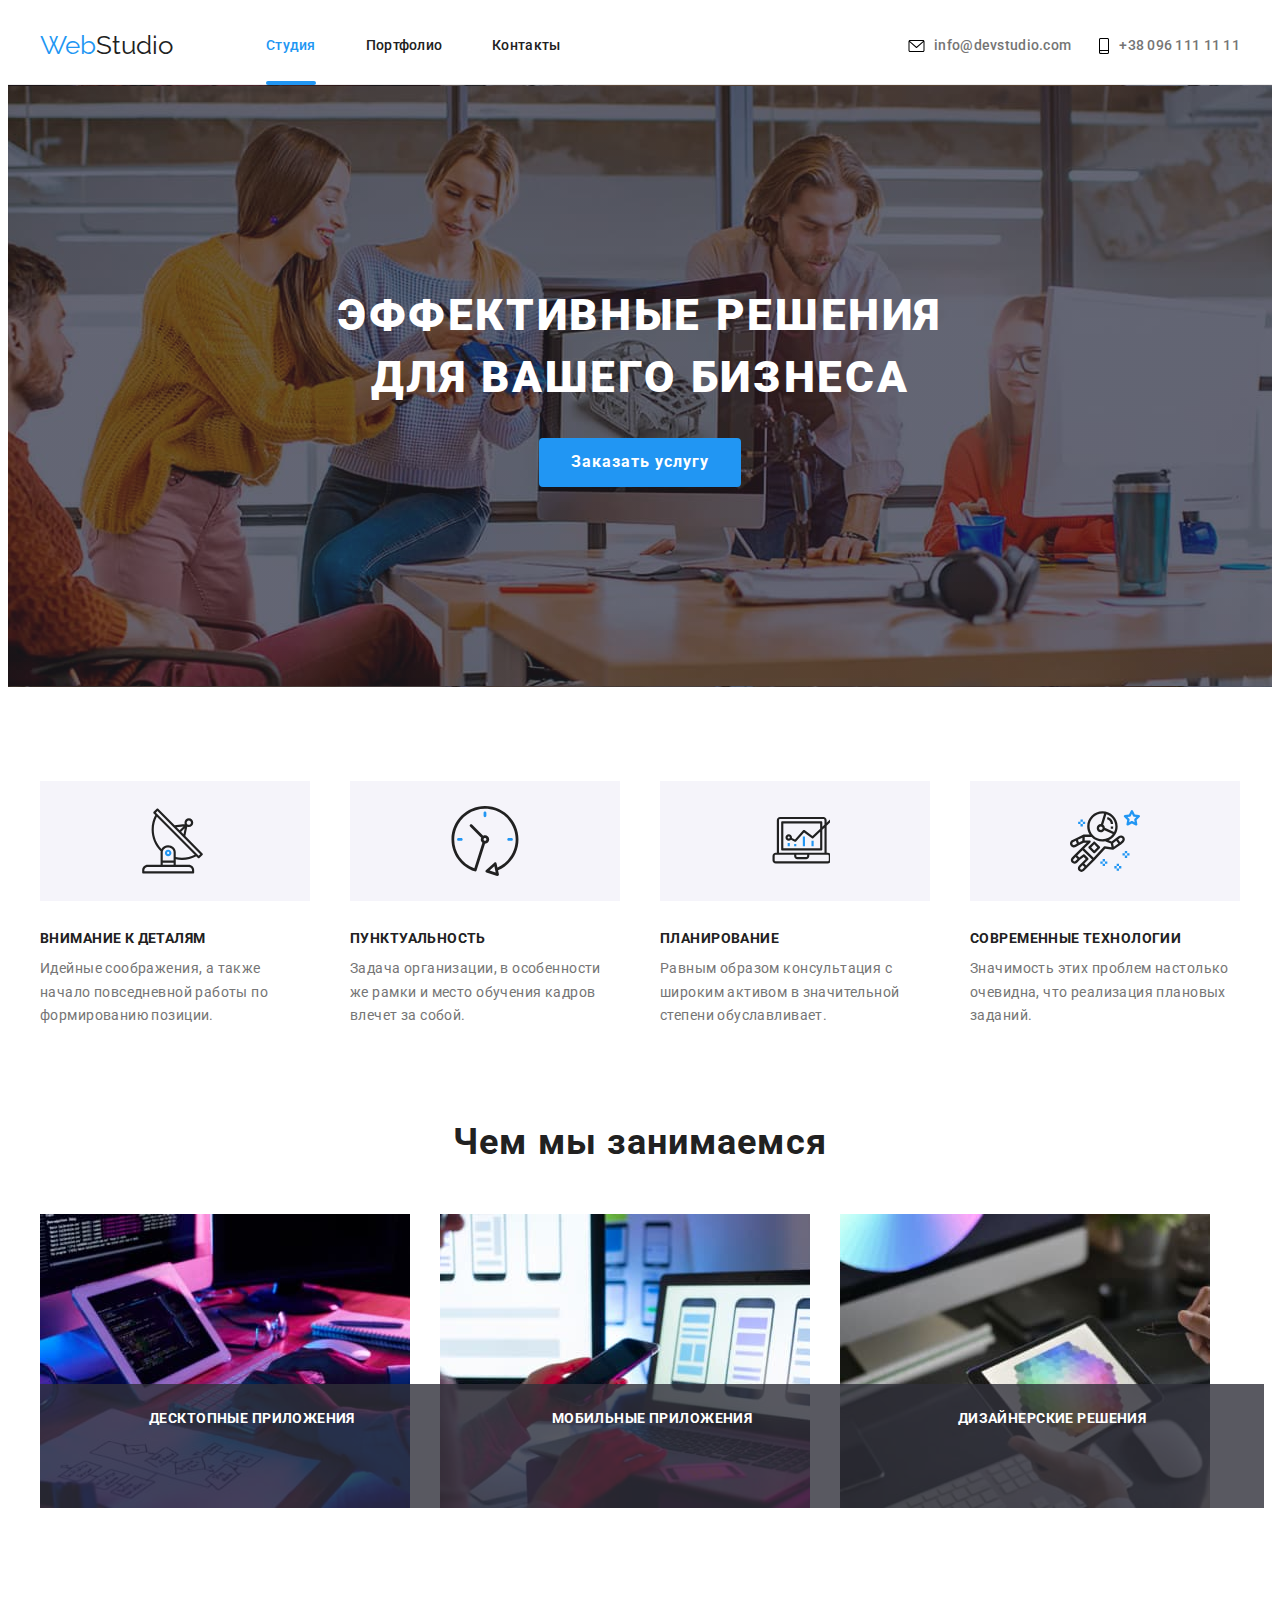
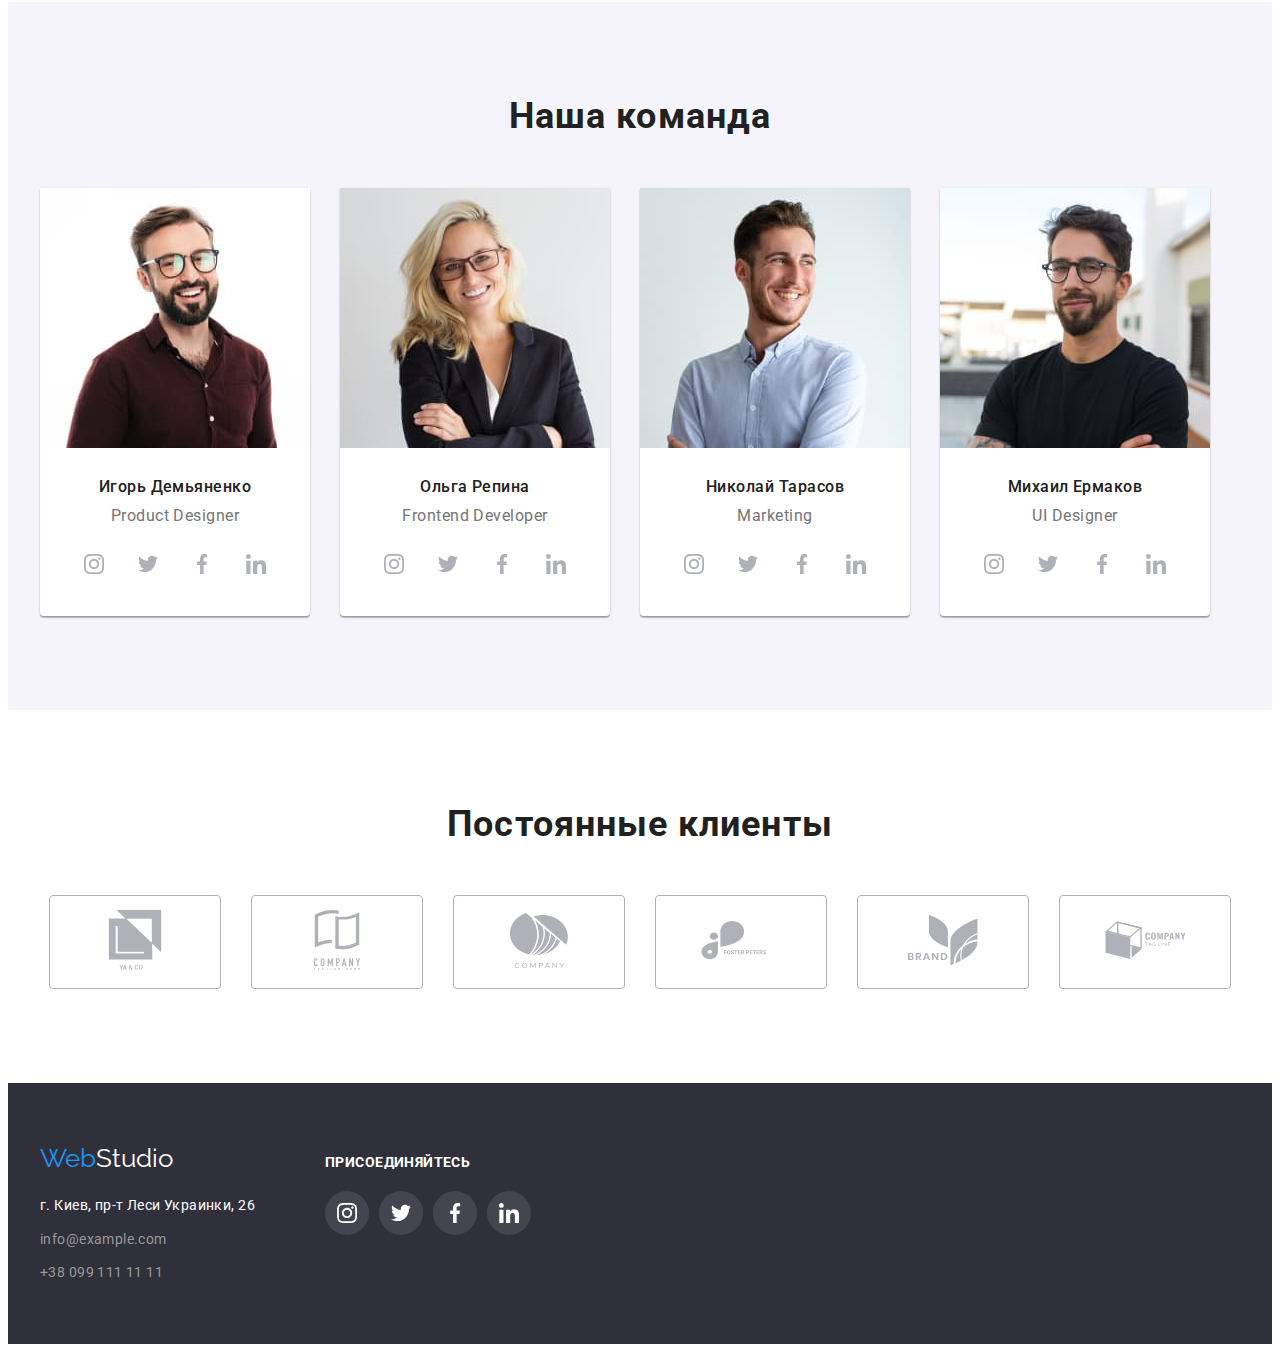
==== commit cb1043fd: "added js folder" ====
--- a/index.html
+++ b/index.html
@@ -23,7 +23,7 @@
     <header class="header">
         <div class="container header-container">
             <a href="./index.html" lang="en" class="logo link">
-                <span class="colortext">Web</span> Studio
+                <span class="colortext">Web</span>Studio
             </a>
             <nav>
                 <ul class="site-nav list">
@@ -52,7 +52,7 @@
         <section class="hero">
             <div class="overlay">
                 <h1 class="hero-title">Эффективные решения <br> для вашего бизнеса</h1>
-                <button type="button" class="hero-button">Заказать услугу</button>
+                <button type="button" class="hero-button" data-modal-open>Заказать услугу</button>
             </div>
         </section>
         <!-----------Features section------------>
@@ -272,17 +272,17 @@
                         </svg>
                     </a></li>
                 <li class="item client-list-item"><a class="link" href="#">
-                        <svg class="icon client-list-icon" width="166" height="100">
+                        <svg class="icon client-list-icon" width="145" height="80">
                             <use href="./images/icons.svg#clientfour"></use>
                         </svg>
                     </a></li>
                 <li class="item client-list-item"><a class="link" href="#">
-                        <svg class="icon client-list-icon" width="146" height="70">
+                        <svg class="icon client-list-icon" width="130" height="70">
                             <use href="./images/icons.svg#clientfive"></use>
                         </svg>
                     </a></li>
                 <li class="item client-list-item"><a class="link" href="#">
-                        <svg class="icon client-list-icon" width="166" height="100">
+                        <svg class="icon client-list-icon" width="145" height="80">
                             <use href="./images/icons.svg#clientsix"></use>
                         </svg>
                     </a></li>
@@ -338,6 +338,14 @@
             </div>
         </div>
     </footer>
+<!-------Modal window------->
+   <div class="backdrop is-hidden" data-modal>
+       <div class="modal">
+           <button data-modal-close>Cross</button>
+       </div>
+   </div>
+
+<script src="./js/modal.js"></script>
 </body>
 
 </html>
--- a/css/style.css
+++ b/css/style.css
@@ -114,7 +114,7 @@
 }
 
 .site-nav .item:not(:last-child) {
-  margin-right: 25px;
+  margin-right: 50px;
 }
 
 .site-nav .active {
@@ -185,11 +185,10 @@
 }
 
 .overlay {
-  padding-bottom: 210px;
+  padding: 200px 0;
   margin-left: auto;
   margin-right: auto;
   max-width: 1600px;
-  height: 600px;
   background-image: linear-gradient(
       var(--hero-background-color),
       var(--hero-background-color)
@@ -199,7 +198,6 @@
 }
 
 .hero-title {
-  padding-top: 200px;
   margin-bottom: 30px;
 
   color: var(--primary-background-color);
@@ -207,9 +205,11 @@
   font-weight: 900;
   font-size: 44px;
   line-height: 1.4;
+  text-align: center;
   letter-spacing: 0.06em;
   text-transform: uppercase;
 }
+
 .hero-button {
   padding: 10px 32px;
 
@@ -385,7 +385,7 @@
   justify-content: center;
   height: 44px;
   width: 44px;
-  fill: var(--primary-text-color);
+  fill: var(--company-border-color);
 
   border-radius: 50px;
 }
@@ -426,6 +426,18 @@
 .client-list-item:not(:last-child) {
   margin-right: 30px;
 }
+
+.client-list-icon {
+  fill: var(--company-border-color);
+}
+
+.client-list-item:hover {
+  border: 1px solid var(--accent-color);
+}
+
+.client-list-item:hover .client-list-icon {
+  fill: var(--accent-color);
+}
 /* =============== Client list section END =============== */
 /* ======================== FOOTER ========================= */
 .footer {
@@ -540,18 +552,17 @@
   margin-bottom: -30px;
 }
 
-.portfolio-set-link {
+/* .portfolio-set-link {
   flex-basis: calc((100%-90px) / 3);
   margin-right: 30px;
   margin-bottom: 30px;
   display: inline-block;
-  /* z-index: 2; */
-}
-
-.portfolio-set-link:hover {
+} */
+
+/* .portfolio-set-link:hover {
   box-shadow: 0px 1px 1px rgba(0, 0, 0, 0.12), 0px 4px 4px rgba(0, 0, 0, 0.06),
     1px 4px 6px rgba(0, 0, 0, 0.16);
-}
+} */
 
 .portfolio-title {
   margin-bottom: 4px;
@@ -563,8 +574,16 @@
   letter-spacing: 0.06em;
 }
 
-.portfolio-set .item {
+.portfolio-set > .item {
+  flex-basis: calc(100% / 3 - 30px);
+  margin-right: 30px;
+  margin-bottom: 30px;
   background-color: var(--primary-background-color);
+}
+
+.portfolio-set > .item:hover {
+  box-shadow: 0px 1px 1px rgba(0, 0, 0, 0.12), 0px 4px 4px rgba(0, 0, 0, 0.06),
+    1px 4px 6px rgba(27, 27, 27, 0.16);
 }
 
 .portfolio-set .text {
@@ -581,26 +600,33 @@
   border-top: 0;
 }
 
-/* .portfolio-set-item {
-  position: relative;
-} */
-
 .portfolio-set-thumb {
   position: relative;
-  /* display: inline-block; */
-
-  /* z-index: 1; */
-}
+}
+
 .description {
   position: absolute;
-  width: calc(100%-30px);
+  width: 100%;
   height: 100%;
   top: 0;
   left: 0;
   padding: 63px 24px;
+  transform: translateY(100%);
+  transition: transform 250ms cubic-bezier(0.4, 0, 0.2, 1);
+  /* opacity: 0; */
 
   background-color: var(--portfolio-overlay-color);
 }
+
+.portfolio-set-link:hover .description {
+  opacity: 1;
+  transform: translate(0);
+}
+
+.portfolio-set-overflow {
+  overflow: hidden;
+}
+
 .description-text {
   font-family: var(--main-font);
   font-size: 18px;
@@ -609,3 +635,31 @@
   color: var(--primary-background-color);
 }
 /* ==================== Portfolio END ====================== */
+/* ==================== MODAL WINDOW ==================+==== */
+.backdrop {
+  position: fixed;
+  top: 0;
+  left: 0;
+  width: 100%;
+  height: 100%;
+  background-color: rgba(0, 0, 0, 0.2);
+}
+
+.modal {
+  position: absolute;
+  top: 50%;
+  left: 50%;
+  transform: translate(-50%, -50%);
+
+  min-width: 528px;
+  min-height: 581px;
+  /* padding: ; */
+  background-color: var(--primary-background-color);
+}
+
+.backdrop.is-hidden {
+  opacity: 0;
+  pointer-events: none;
+}
+
+/* ==================== Modal window END====================== */
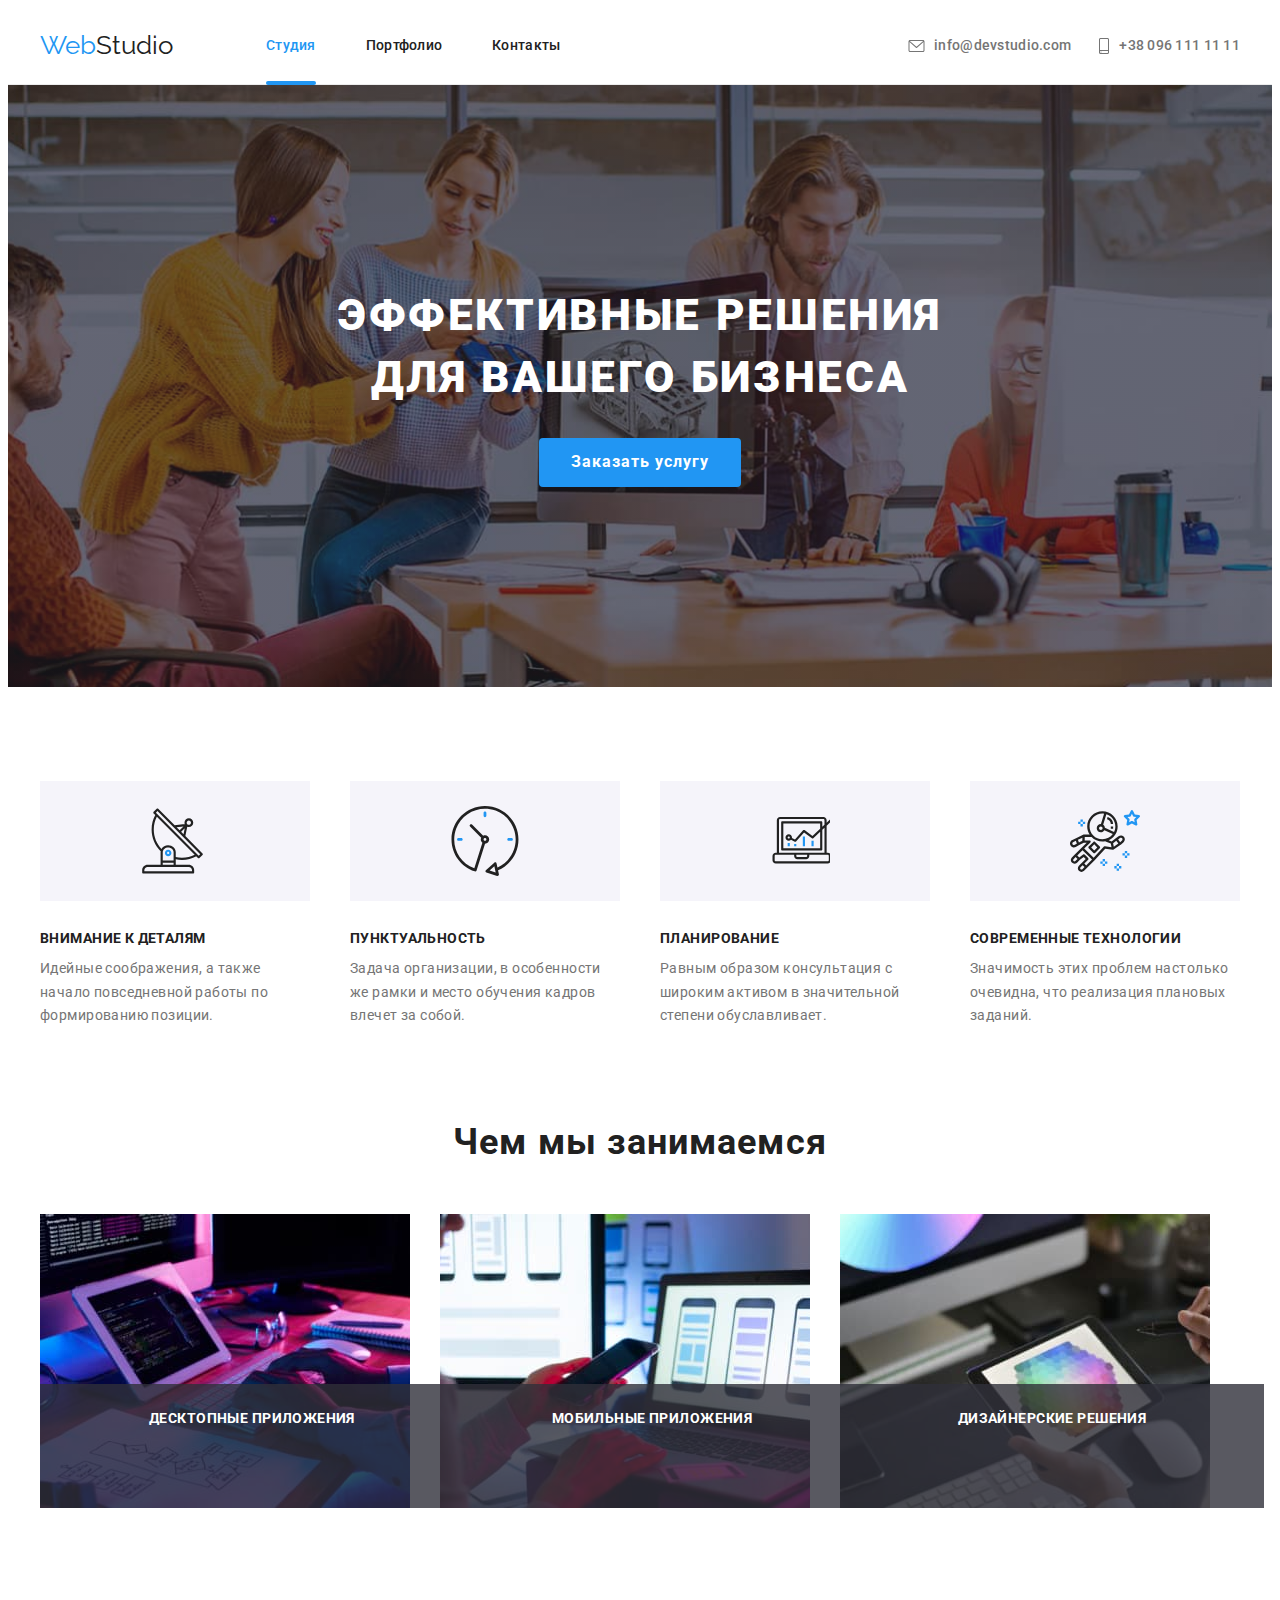
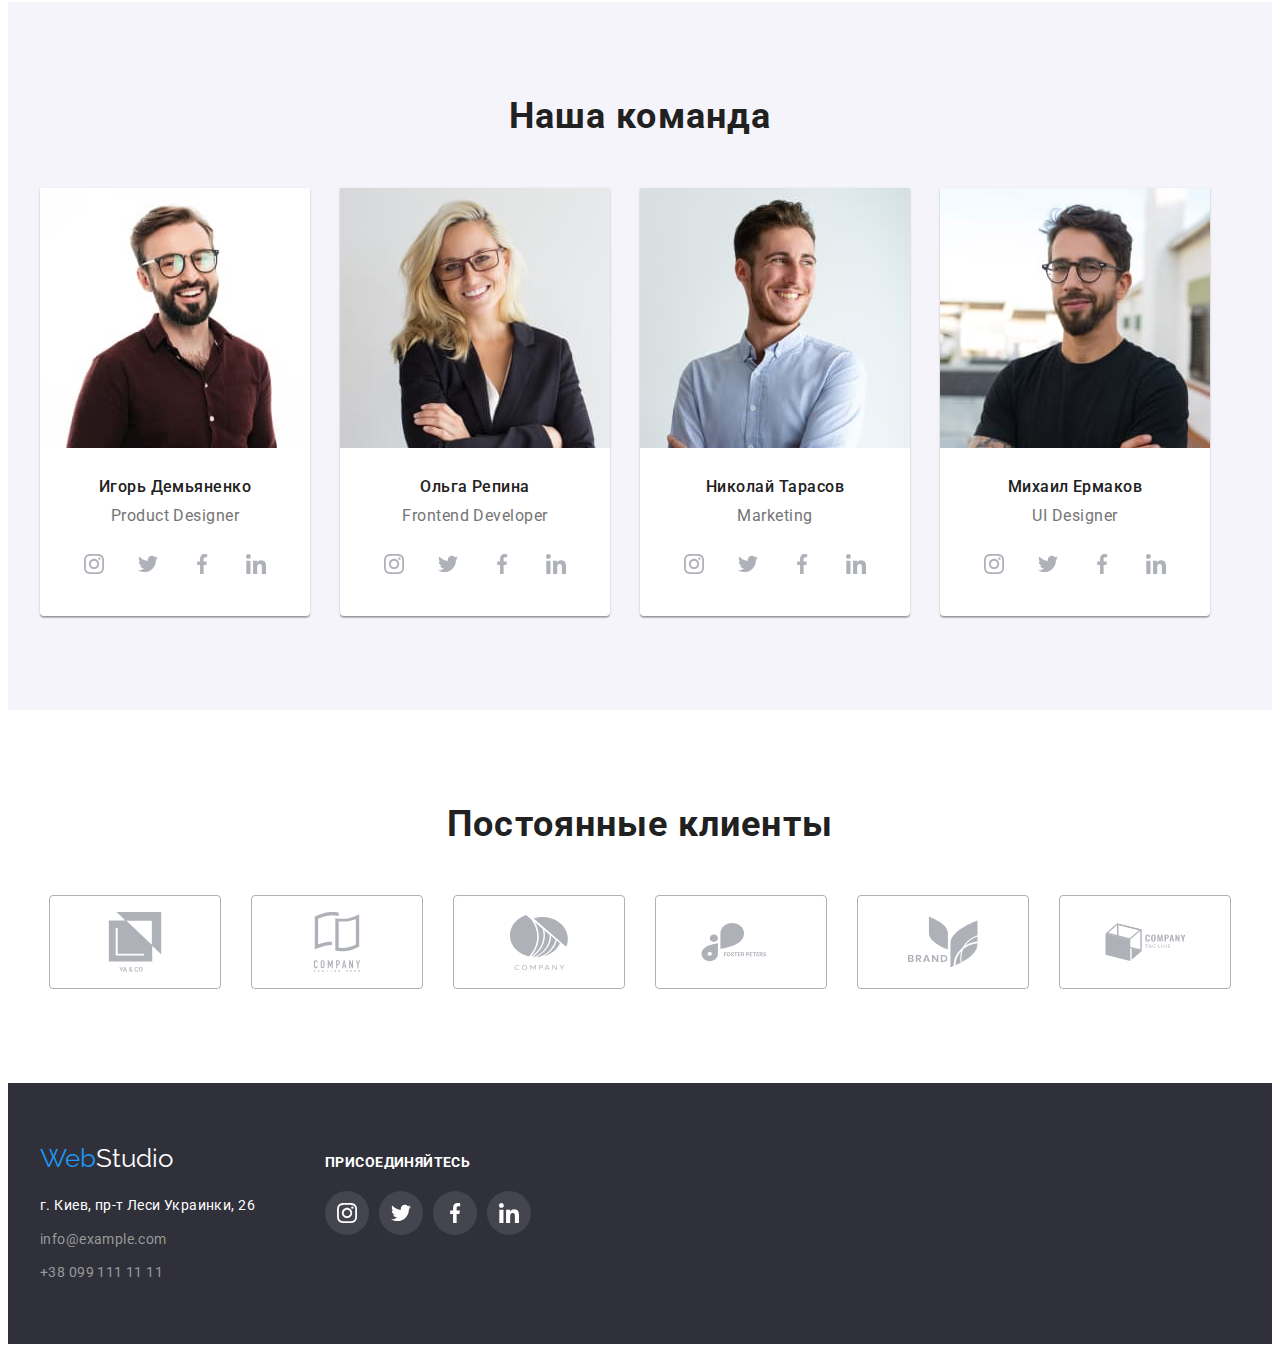
==== commit 1d06b946: "added the transitions" ====
--- a/index.html
+++ b/index.html
@@ -256,32 +256,32 @@
         <section class="section">
             <h2 class="section-title">Постоянные клиенты</h2>
             <ul class="list client-list">
-                <li class="item client-list-item"><a class="link" href="#">
+                <li class="item client-list-item"><a class="link client-list-link" href="#">
                         <svg class="icon client-list-icon" width="106" height="60">
                             <use href="./images/icons.svg#clientone"></use>
                         </svg>
                     </a></li>
-                <li class="item client-list-item"><a class="link" href="#">
+                <li class="item client-list-item"><a class="link client-list-link" href="#">
                         <svg class="icon client-list-icon" width="106" height="60">
                             <use href="./images/icons.svg#clienttwo"></use>
                         </svg>
                     </a></li>
-                <li class="item client-list-item"><a class="link" href="#">
+                <li class="item client-list-item"><a class="link client-list-link" href="#">
                         <svg class="icon client-list-icon" width="106" height="60">
                             <use href="./images/icons.svg#clientthree"></use>
                         </svg>
                     </a></li>
-                <li class="item client-list-item"><a class="link" href="#">
+                <li class="item client-list-item"><a class="link client-list-link" href="#">
                         <svg class="icon client-list-icon" width="145" height="80">
                             <use href="./images/icons.svg#clientfour"></use>
                         </svg>
                     </a></li>
-                <li class="item client-list-item"><a class="link" href="#">
+                <li class="item client-list-item"><a class="link client-list-link" href="#">
                         <svg class="icon client-list-icon" width="130" height="70">
                             <use href="./images/icons.svg#clientfive"></use>
                         </svg>
                     </a></li>
-                <li class="item client-list-item"><a class="link" href="#">
+                <li class="item client-list-item"><a class="link client-list-link" href="#">
                         <svg class="icon client-list-icon" width="145" height="80">
                             <use href="./images/icons.svg#clientsix"></use>
                         </svg>
@@ -341,7 +341,11 @@
 <!-------Modal window------->
    <div class="backdrop is-hidden" data-modal>
        <div class="modal">
-           <button data-modal-close>Cross</button>
+           <button class="modal-close-button" data-modal-close>
+            <svg class="icon modal-close-icon" width="11" height="11">
+                <use href="./images/icons.svg#cross"></use>
+            </svg>
+           </button>
        </div>
    </div>
 
@@ -349,71 +353,5 @@
 </body>
 
 </html>
-<!-- «C1» Для всех эффектов ховера и фокуса (цвет, фон, тень) сделаны переходы. Время - 250ms, функция распределения времени
-- cubic-bezier(0.4, 0, 0.2, 1).
-
-«C2» В переходах и анимациях явно указаны анимируемые свойства. Нигде нет значения all.
-
-«C3» В секции Чем мы занимаемся текст с фоном спозиционирован поверх изображения.
-
-«C4» В главной навигации, при помощи псевдоэлемента ::after, сделано подчёркивание ссылки текущей страницы (на которой
-сейчас находится пользователь).
-
-«C5» Синий оверлей с текстом на карточках страницы Портфолио появляется при ховере в любом месте карточки.
-
-«C6» Синий оверлей в карточках страницы Портфолио выезжает снизу, как показано на видео.
-
-«C7» У псевдоэлементов нет текстового контента в свойстве content. Они использованы исключительно для декоративного
-оформления.
-
-Модальное окно
-«D1» Выполнена разметка и оформление «бекдропа» (тёмного полупрозрачного фона) модального окна.
-
-«D2» «Бекдроп» заполняет 100% высоты и ширины вьюпорта браузера и фиксирован в нём.
-
-«D3» Выполнена разметка и оформление модального окна.
-
-«D4» Модальное окно вертикально и горизонтально спозиционировано посередине бекдропа.
-
-«D5» Выполнена разметка и оформление кнопки закрытия модального окна в верхнем правом углу.
-
-«D6» Изначально модальное окно и бекдроп скрыты при помощи класса is-hidden на бекдропе, в селекторе которого
-используются свойства visibility, opacity и pointer-events.
-
-«D7» Если убрать с бекдропа класс is-hidden - появляется бекдроп и модальное окно.
-
-«D8» Появление и скрытие модального окна анимировано при помощи перехода с произвольным эффектом, например scale или
-translate, и opacity.
-
-Открытие/закрытие модального окна
-Модальное окно с формой заявки открывается по клику на кнопку "Заказать услугу". Для того чтобы скрипт сработал
-необходимо добавить в разметку специальные атрибуты, по которым скрипт ищет элементы:
-
-data-modal-open - на кнопку открытия модального окна.
-data-modal-close - на кнопку закрытия модального окна.
-data-modal - на бекдроп модального окна.
-После чего, перед закрывающим тегом body добавить тег script со ссылкой на файл скрипта для модально окна. Можно
-посмотреть видео-инструкцию.
-
-<body>
-     Вся твоя разметка, включая разметку модалки 
-
-    Ставим перед закрывающим тегом body 
-    <script src="./js/modal.js"></script>
-</body>
-Скрипт который необходимо скопировать и вставить в файл modal.js.
-
-(() => {
-const refs = {
-openModalBtn: document.querySelector('[data-modal-open]'),
-closeModalBtn: document.querySelector('[data-modal-close]'),
-modal: document.querySelector('[data-modal]'),
-};
-
-refs.openModalBtn.addEventListener('click', toggleModal);
-refs.closeModalBtn.addEventListener('click', toggleModal);
-
-function toggleModal() {
-refs.modal.classList.toggle('is-hidden');
-}
-})(); -->+
+
--- a/css/style.css
+++ b/css/style.css
@@ -51,7 +51,6 @@
 }
 
 /* ====================== COMPONENTS ======================= */
-
 .section {
   padding-top: 94px;
   padding-bottom: 94px;
@@ -111,6 +110,8 @@
   font-size: 14px;
   line-height: 1.14;
   letter-spacing: 0.02em;
+
+  transition: color 250ms cubic-bezier(0.4, 0, 0.2, 1);
 }
 
 .site-nav .item:not(:last-child) {
@@ -158,6 +159,8 @@
   font-size: 14px;
   line-height: 1.14;
   letter-spacing: 0.02em;
+
+  transition: color 250ms cubic-bezier(0.4, 0, 0.2, 1);
 }
 
 .auth-nav-link:hover,
@@ -176,6 +179,7 @@
 
 .nav-icon {
   margin-right: 7px;
+  fill: currentColor;
 }
 
 /* ==================== Header END ========================= */
@@ -195,6 +199,7 @@
     ),
     url(../images/studioimages/heroimage.jpg);
   background-position: center;
+  background-size: cover;
 }
 
 .hero-title {
@@ -223,6 +228,8 @@
   border-radius: 4px;
   border: 0;
   cursor: pointer;
+
+  transition: background-color 250ms cubic-bezier(0.4, 0, 0.2, 1);
 }
 
 .hero-button:hover,
@@ -385,16 +392,18 @@
   justify-content: center;
   height: 44px;
   width: 44px;
+
   fill: var(--company-border-color);
-
   border-radius: 50px;
+
+  transition: fill 250ms cubic-bezier(0.4, 0, 0.2, 1),
+    background-color 250ms cubic-bezier(0.4, 0, 0.2, 1);
 }
 
 .social-list-link:hover,
 .social-list-link:focus {
   background-color: var(--accent-color);
   fill: var(--primary-background-color);
-  color: var(--primary-background-color);
 }
 
 .social-icon:hover,
@@ -413,7 +422,7 @@
   justify-content: center;
 }
 
-.client-list-item {
+.client-list-link {
   display: flex;
   align-items: center;
   justify-content: center;
@@ -421,6 +430,9 @@
   height: 92px;
   border: 1px solid var(--company-border-color);
   border-radius: 4px;
+
+  transition: fill 250ms cubic-bezier(0.4, 0, 0.2, 1);
+  transition: border 250ms cubic-bezier(0.4, 0, 0.2, 1);
 }
 
 .client-list-item:not(:last-child) {
@@ -431,11 +443,13 @@
   fill: var(--company-border-color);
 }
 
-.client-list-item:hover {
+.client-list-link:hover,
+.client-list-link:focus {
   border: 1px solid var(--accent-color);
 }
 
-.client-list-item:hover .client-list-icon {
+.client-list-link:hover .client-list-icon,
+.client-list-link:focus .client-list-icon {
   fill: var(--accent-color);
 }
 /* =============== Client list section END =============== */
@@ -470,7 +484,10 @@
   font-size: 14px;
   line-height: 24px;
   letter-spacing: 0.03em;
-}
+
+  transition: color 250ms cubic-bezier(0.4, 0, 0.2, 1);
+}
+
 .contacts-footer:hover,
 .contacts-footer:focus {
   color: var(--accent-color);
@@ -535,6 +552,10 @@
   letter-spacing: 0.03em;
   border-radius: 4px;
   border: 0;
+
+  transition: color 250ms cubic-bezier(0.4, 0, 0.2, 1),
+    background-color 250ms cubic-bezier(0.4, 0, 0.2, 1),
+    box-shadow 250ms cubic-bezier(0.4, 0, 0.2, 1);
 }
 
 .filters-button:hover,
@@ -551,18 +572,6 @@
   margin-right: -30px;
   margin-bottom: -30px;
 }
-
-/* .portfolio-set-link {
-  flex-basis: calc((100%-90px) / 3);
-  margin-right: 30px;
-  margin-bottom: 30px;
-  display: inline-block;
-} */
-
-/* .portfolio-set-link:hover {
-  box-shadow: 0px 1px 1px rgba(0, 0, 0, 0.12), 0px 4px 4px rgba(0, 0, 0, 0.06),
-    1px 4px 6px rgba(0, 0, 0, 0.16);
-} */
 
 .portfolio-title {
   margin-bottom: 4px;
@@ -611,11 +620,10 @@
   top: 0;
   left: 0;
   padding: 63px 24px;
+  background-color: var(--portfolio-overlay-color);
+
   transform: translateY(100%);
   transition: transform 250ms cubic-bezier(0.4, 0, 0.2, 1);
-  /* opacity: 0; */
-
-  background-color: var(--portfolio-overlay-color);
 }
 
 .portfolio-set-link:hover .description {
@@ -643,23 +651,50 @@
   width: 100%;
   height: 100%;
   background-color: rgba(0, 0, 0, 0.2);
+  transform: translate(0);
+}
+
+.backdrop.is-hidden {
+  opacity: 0;
+  pointer-events: none;
+}
+
+.backdrop.is-hidden .modal {
+  transform: translate(-50%, -50%) scale(0.5);
+  opacity: 0;
 }
 
 .modal {
   position: absolute;
   top: 50%;
   left: 50%;
-  transform: translate(-50%, -50%);
 
   min-width: 528px;
   min-height: 581px;
-  /* padding: ; */
+  padding: 8px;
   background-color: var(--primary-background-color);
-}
-
-.backdrop.is-hidden {
-  opacity: 0;
-  pointer-events: none;
+
+  transform: translate(-50%, -50%) scale(1);
+  opacity: 1;
+  transition: transform 250ms cubic-bezier(0.4, 0, 0.2, 1),
+    opacity 250ms cubic-bezier(0.4, 0, 0.2, 1);
+}
+
+.modal-close-button {
+  display: flex;
+  position: absolute;
+  top: 8px;
+  right: 8px;
+
+  width: 30px;
+  height: 30px;
+  border-radius: 50%;
+  border-color: rgba(184, 118, 118, 0.1);
+  background-color: transparent;
+}
+
+.modal-close-icon {
+  margin: auto;
 }
 
 /* ==================== Modal window END====================== */
